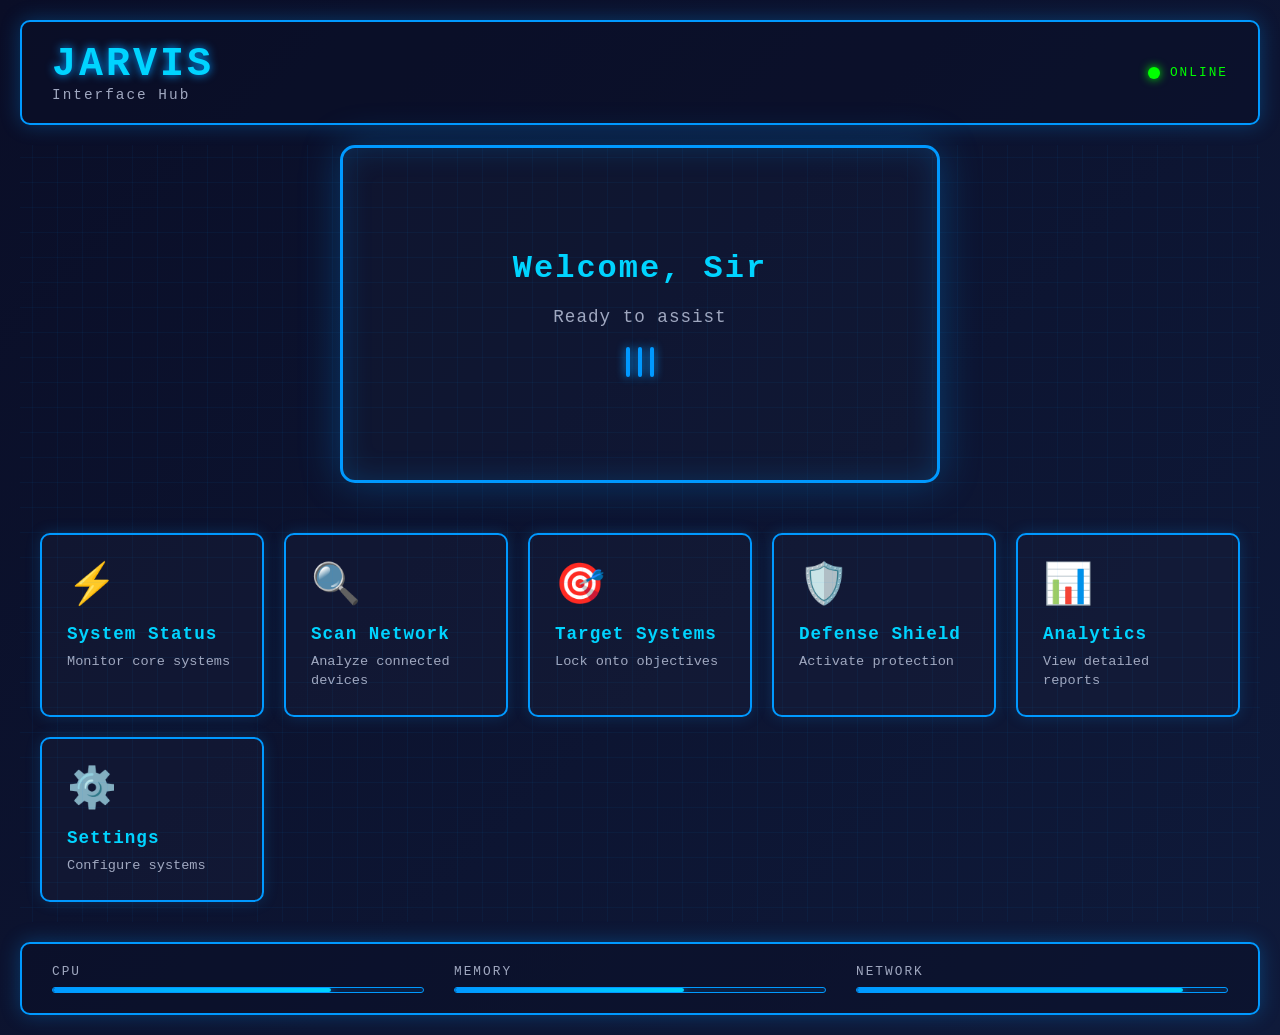
==== index.html @ 876694ed "Initial JARVIS interface hub with animations" ====
<!DOCTYPE html>
<html lang="en">
<head>
    <meta charset="UTF-8">
    <meta name="viewport" content="width=device-width, initial-scale=1.0">
    <title>JARVIS Interface Hub</title>
    <link rel="stylesheet" href="style.css">
</head>
<body>
    <div class="container">
        <!-- Header -->
        <header class="header">
            <div class="header-content">
                <h1 class="title">JARVIS</h1>
                <p class="subtitle">Interface Hub</p>
            </div>
            <div class="status-indicator">
                <span class="pulse"></span>
                <span class="status-text">ONLINE</span>
            </div>
        </header>

        <!-- Main Interface -->
        <main class="main-interface">
            <!-- Central Display -->
            <section class="central-display">
                <div class="display-frame">
                    <div class="display-content">
                        <h2>Welcome, Sir</h2>
                        <p id="greeting-text">Ready to assist</p>
                        <div class="wave-animation">
                            <span></span>
                            <span></span>
                            <span></span>
                        </div>
                    </div>
                </div>
            </section>

            <!-- Command Grid -->
            <section class="command-grid">
                <div class="command-card" data-command="1">
                    <div class="card-icon">⚡</div>
                    <h3>System Status</h3>
                    <p>Monitor core systems</p>
                    <div class="card-glow"></div>
                </div>

                <div class="command-card" data-command="2">
                    <div class="card-icon">🔍</div>
                    <h3>Scan Network</h3>
                    <p>Analyze connected devices</p>
                    <div class="card-glow"></div>
                </div>

                <div class="command-card" data-command="3">
                    <div class="card-icon">🎯</div>
                    <h3>Target Systems</h3>
                    <p>Lock onto objectives</p>
                    <div class="card-glow"></div>
                </div>

                <div class="command-card" data-command="4">
                    <div class="card-icon">🛡️</div>
                    <h3>Defense Shield</h3>
                    <p>Activate protection</p>
                    <div class="card-glow"></div>
                </div>

                <div class="command-card" data-command="5">
                    <div class="card-icon">📊</div>
                    <h3>Analytics</h3>
                    <p>View detailed reports</p>
                    <div class="card-glow"></div>
                </div>

                <div class="command-card" data-command="6">
                    <div class="card-icon">⚙️</div>
                    <h3>Settings</h3>
                    <p>Configure systems</p>
                    <div class="card-glow"></div>
                </div>
            </section>

            <!-- Holographic Grid Background -->
            <div class="holographic-grid"></div>
        </main>

        <!-- Footer Status -->
        <footer class="footer">
            <div class="footer-item">
                <span class="label">CPU</span>
                <div class="progress-bar">
                    <div class="progress-fill" style="width: 75%"></div>
                </div>
            </div>
            <div class="footer-item">
                <span class="label">MEMORY</span>
                <div class="progress-bar">
                    <div class="progress-fill" style="width: 62%"></div>
                </div>
            </div>
            <div class="footer-item">
                <span class="label">NETWORK</span>
                <div class="progress-bar">
                    <div class="progress-fill" style="width: 88%"></div>
                </div>
            </div>
        </footer>
    </div>

    <script src="script.js"></script>
</body>
</html>
---- style.css ----
/* JARVIS Interface Hub - Styling */

* {
    margin: 0;
    padding: 0;
    box-sizing: border-box;
}

:root {
    --primary-blue: #0099ff;
    --dark-bg: #0a0e27;
    --secondary-bg: #1a1f3a;
    --accent-blue: #00d4ff;
    --glow-blue: #0066cc;
    --text-primary: #e0e8ff;
    --text-secondary: #a0a8c0;
}

body {
    font-family: 'Courier New', monospace;
    background: linear-gradient(135deg, var(--dark-bg) 0%, #0f1a3a 100%);
    color: var(--text-primary);
    overflow-x: hidden;
    min-height: 100vh;
}

.container {
    display: flex;
    flex-direction: column;
    min-height: 100vh;
    padding: 20px;
    gap: 20px;
    position: relative;
}

/* Header */
.header {
    display: flex;
    justify-content: space-between;
    align-items: center;
    padding: 20px 30px;
    background: rgba(10, 14, 39, 0.5);
    border: 2px solid var(--primary-blue);
    border-radius: 10px;
    box-shadow: 0 0 20px rgba(0, 153, 255, 0.3);
    animation: headerGlow 2s ease-in-out infinite;
}

@keyframes headerGlow {
    0%, 100% {
        box-shadow: 0 0 20px rgba(0, 153, 255, 0.3);
    }
    50% {
        box-shadow: 0 0 30px rgba(0, 153, 255, 0.5);
    }
}

.header-content h1 {
    font-size: 2.5em;
    letter-spacing: 3px;
    color: var(--accent-blue);
    text-shadow: 0 0 10px var(--primary-blue);
    animation: titleFlicker 0.15s infinite;
}

@keyframes titleFlicker {
    0%, 100% {
        text-shadow: 0 0 10px var(--primary-blue);
    }
    50% {
        text-shadow: 0 0 20px var(--accent-blue), 0 0 30px var(--primary-blue);
    }
}

.header-content p {
    font-size: 0.9em;
    color: var(--text-secondary);
    letter-spacing: 2px;
}

.status-indicator {
    display: flex;
    align-items: center;
    gap: 10px;
}

.pulse {
    width: 12px;
    height: 12px;
    background: #00ff00;
    border-radius: 50%;
    box-shadow: 0 0 10px #00ff00;
    animation: pulse 1s ease-in-out infinite;
}

@keyframes pulse {
    0%, 100% {
        box-shadow: 0 0 10px #00ff00;
    }
    50% {
        box-shadow: 0 0 20px #00ff00, 0 0 30px #00ff00;
    }
}

.status-text {
    font-size: 0.8em;
    color: #00ff00;
    letter-spacing: 2px;
}

/* Main Interface */
.main-interface {
    flex: 1;
    display: flex;
    flex-direction: column;
    gap: 30px;
    position: relative;
}

/* Central Display */
.central-display {
    display: flex;
    justify-content: center;
    align-items: center;
}

.display-frame {
    width: 100%;
    max-width: 600px;
    aspect-ratio: 16 / 9;
    background: rgba(26, 31, 58, 0.3);
    border: 3px solid var(--primary-blue);
    border-radius: 15px;
    position: relative;
    overflow: hidden;
    box-shadow: inset 0 0 30px rgba(0, 153, 255, 0.2), 0 0 40px rgba(0, 153, 255, 0.3);
    animation: displayFlicker 0.1s infinite;
}

@keyframes displayFlicker {
    0%, 100% {
        box-shadow: inset 0 0 30px rgba(0, 153, 255, 0.2), 0 0 40px rgba(0, 153, 255, 0.3);
    }
    50% {
        box-shadow: inset 0 0 30px rgba(0, 153, 255, 0.1), 0 0 40px rgba(0, 153, 255, 0.2);
    }
}

.display-content {
    width: 100%;
    height: 100%;
    display: flex;
    flex-direction: column;
    justify-content: center;
    align-items: center;
    gap: 20px;
    padding: 40px;
    text-align: center;
}

.display-content h2 {
    font-size: 2em;
    color: var(--accent-blue);
    letter-spacing: 2px;
    animation: fadeInOut 3s ease-in-out infinite;
}

@keyframes fadeInOut {
    0%, 100% {
        opacity: 1;
    }
    50% {
        opacity: 0.6;
    }
}

.display-content p {
    color: var(--text-secondary);
    font-size: 1.1em;
    letter-spacing: 1px;
}

/* Wave Animation */
.wave-animation {
    display: flex;
    gap: 8px;
    justify-content: center;
}

.wave-animation span {
    width: 4px;
    height: 30px;
    background: var(--primary-blue);
    border-radius: 2px;
    animation: wave 0.6s ease-in-out infinite;
    box-shadow: 0 0 10px var(--primary-blue);
}

.wave-animation span:nth-child(2) {
    animation-delay: 0.1s;
}

.wave-animation span:nth-child(3) {
    animation-delay: 0.2s;
}

@keyframes wave {
    0%, 100% {
        height: 10px;
        opacity: 0.5;
    }
    50% {
        height: 40px;
        opacity: 1;
    }
}

/* Command Grid */
.command-grid {
    display: grid;
    grid-template-columns: repeat(auto-fit, minmax(200px, 1fr));
    gap: 20px;
    padding: 20px;
}

.command-card {
    background: rgba(26, 31, 58, 0.4);
    border: 2px solid var(--primary-blue);
    border-radius: 10px;
    padding: 25px;
    cursor: pointer;
    position: relative;
    overflow: hidden;
    transition: all 0.3s ease;
    box-shadow: 0 0 15px rgba(0, 153, 255, 0.2);
}

.command-card:hover {
    background: rgba(26, 31, 58, 0.7);
    border-color: var(--accent-blue);
    box-shadow: 0 0 30px rgba(0, 212, 255, 0.5);
    transform: translateY(-5px);
}

.command-card:active {
    animation: cardClick 0.3s ease;
}

@keyframes cardClick {
    0% {
        transform: scale(1);
    }
    50% {
        transform: scale(0.95);
    }
    100% {
        transform: scale(1);
    }
}

.card-icon {
    font-size: 2.5em;
    margin-bottom: 15px;
    display: block;
    animation: iconFloat 2s ease-in-out infinite;
}

@keyframes iconFloat {
    0%, 100% {
        transform: translateY(0);
    }
    50% {
        transform: translateY(-10px);
    }
}

.command-card h3 {
    font-size: 1.1em;
    margin-bottom: 8px;
    color: var(--accent-blue);
    letter-spacing: 1px;
}

.command-card p {
    font-size: 0.85em;
    color: var(--text-secondary);
    line-height: 1.4;
}

.card-glow {
    position: absolute;
    top: 0;
    left: -100%;
    width: 100%;
    height: 100%;
    background: linear-gradient(90deg, transparent, rgba(0, 212, 255, 0.3), transparent);
    animation: cardGlow 2s infinite;
}

@keyframes cardGlow {
    0% {
        left: -100%;
    }
    100% {
        left: 100%;
    }
}

/* Holographic Grid */
.holographic-grid {
    position: absolute;
    top: 0;
    left: 0;
    width: 100%;
    height: 100%;
    background-image: 
        linear-gradient(0deg, transparent 24%, rgba(0, 153, 255, 0.05) 25%, rgba(0, 153, 255, 0.05) 26%, transparent 27%, transparent 74%, rgba(0, 153, 255, 0.05) 75%, rgba(0, 153, 255, 0.05) 76%, transparent 77%, transparent),
        linear-gradient(90deg, transparent 24%, rgba(0, 153, 255, 0.05) 25%, rgba(0, 153, 255, 0.05) 26%, transparent 27%, transparent 74%, rgba(0, 153, 255, 0.05) 75%, rgba(0, 153, 255, 0.05) 76%, transparent 77%, transparent);
    background-size: 50px 50px;
    pointer-events: none;
    animation: gridScroll 20s linear infinite;
}

@keyframes gridScroll {
    0% {
        background-position: 0 0;
    }
    100% {
        background-position: 50px 50px;
    }
}

/* Footer */
.footer {
    display: flex;
    justify-content: space-around;
    padding: 20px 30px;
    background: rgba(10, 14, 39, 0.5);
    border: 2px solid var(--primary-blue);
    border-radius: 10px;
    box-shadow: 0 0 20px rgba(0, 153, 255, 0.3);
    gap: 30px;
}

.footer-item {
    display: flex;
    flex-direction: column;
    gap: 8px;
    flex: 1;
}

.footer-item .label {
    font-size: 0.8em;
    color: var(--text-secondary);
    letter-spacing: 2px;
}

.progress-bar {
    width: 100%;
    height: 6px;
    background: rgba(0, 153, 255, 0.1);
    border-radius: 3px;
    overflow: hidden;
    border: 1px solid var(--primary-blue);
}

.progress-fill {
    height: 100%;
    background: linear-gradient(90deg, var(--primary-blue), var(--accent-blue));
    border-radius: 3px;
    box-shadow: 0 0 10px var(--primary-blue);
    animation: fillPulse 2s ease-in-out infinite;
}

@keyframes fillPulse {
    0%, 100% {
        box-shadow: 0 0 10px var(--primary-blue);
    }
    50% {
        box-shadow: 0 0 20px var(--accent-blue);
    }
}

/* Responsive Design */
@media (max-width: 768px) {
    .header {
        flex-direction: column;
        gap: 15px;
        text-align: center;
    }

    .header-content h1 {
        font-size: 2em;
    }

    .command-grid {
        grid-template-columns: repeat(auto-fit, minmax(150px, 1fr));
    }

    .footer {
        flex-direction: column;
        gap: 15px;
    }

    .display-frame {
        max-width: 100%;
    }
}
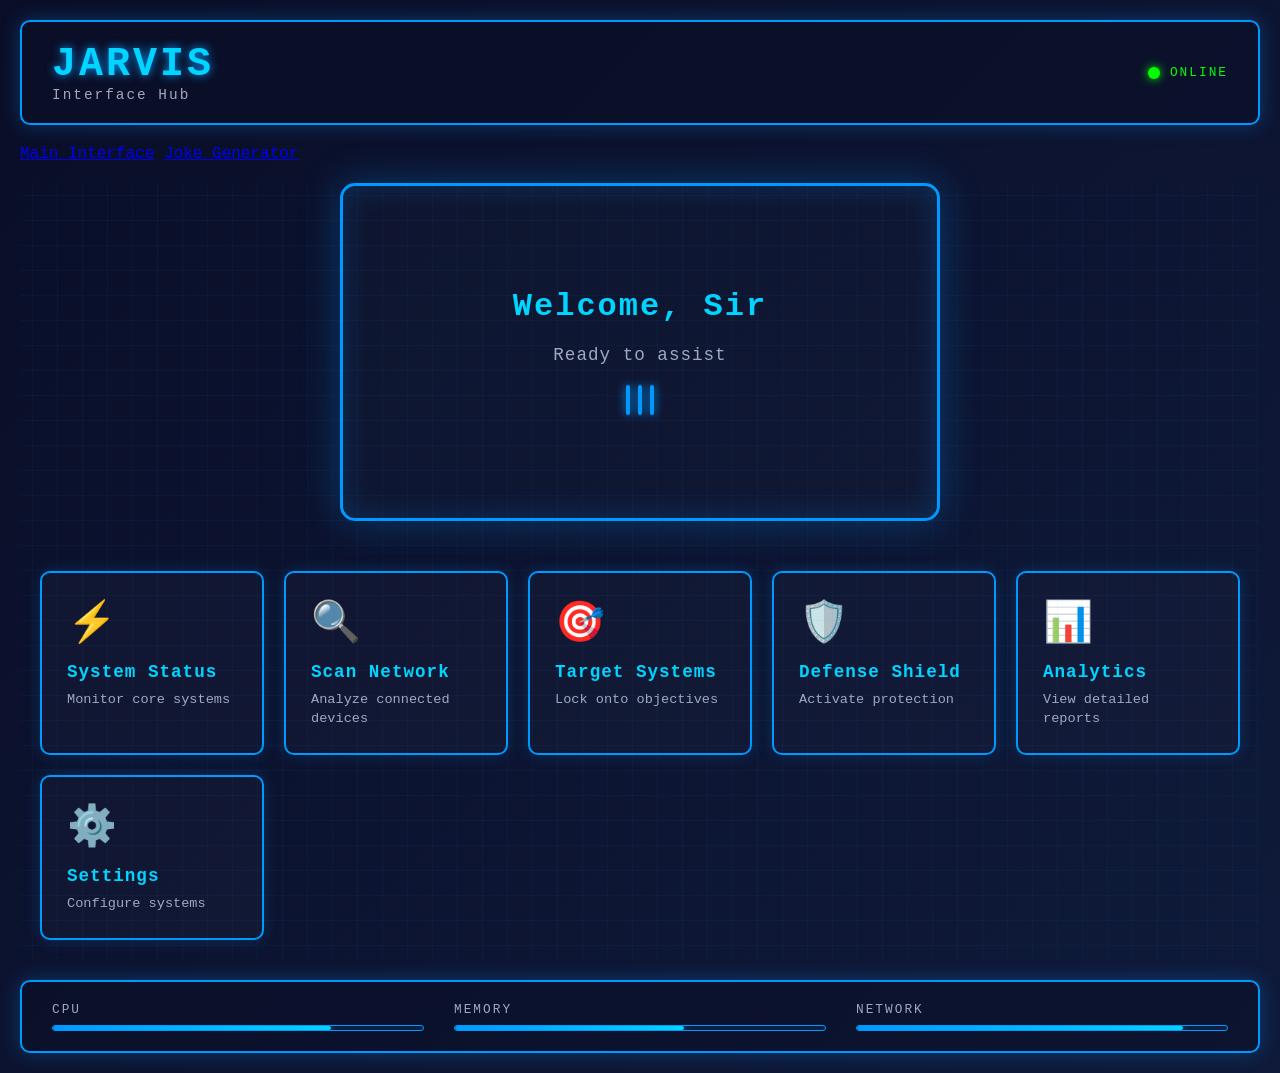
==== commit d57b48d3: "Add joke generator with CSS and JS, update main README and index with navigation" ====
--- a/index.html
+++ b/index.html
@@ -19,6 +19,12 @@
                 <span class="status-text">ONLINE</span>
             </div>
         </header>
+
+        <!-- Navigation -->
+        <nav class="navigation">
+            <a href="index.html" class="nav-link active">Main Interface</a>
+            <a href="joke-generator.html" class="nav-link">Joke Generator</a>
+        </nav>
 
         <!-- Main Interface -->
         <main class="main-interface">
